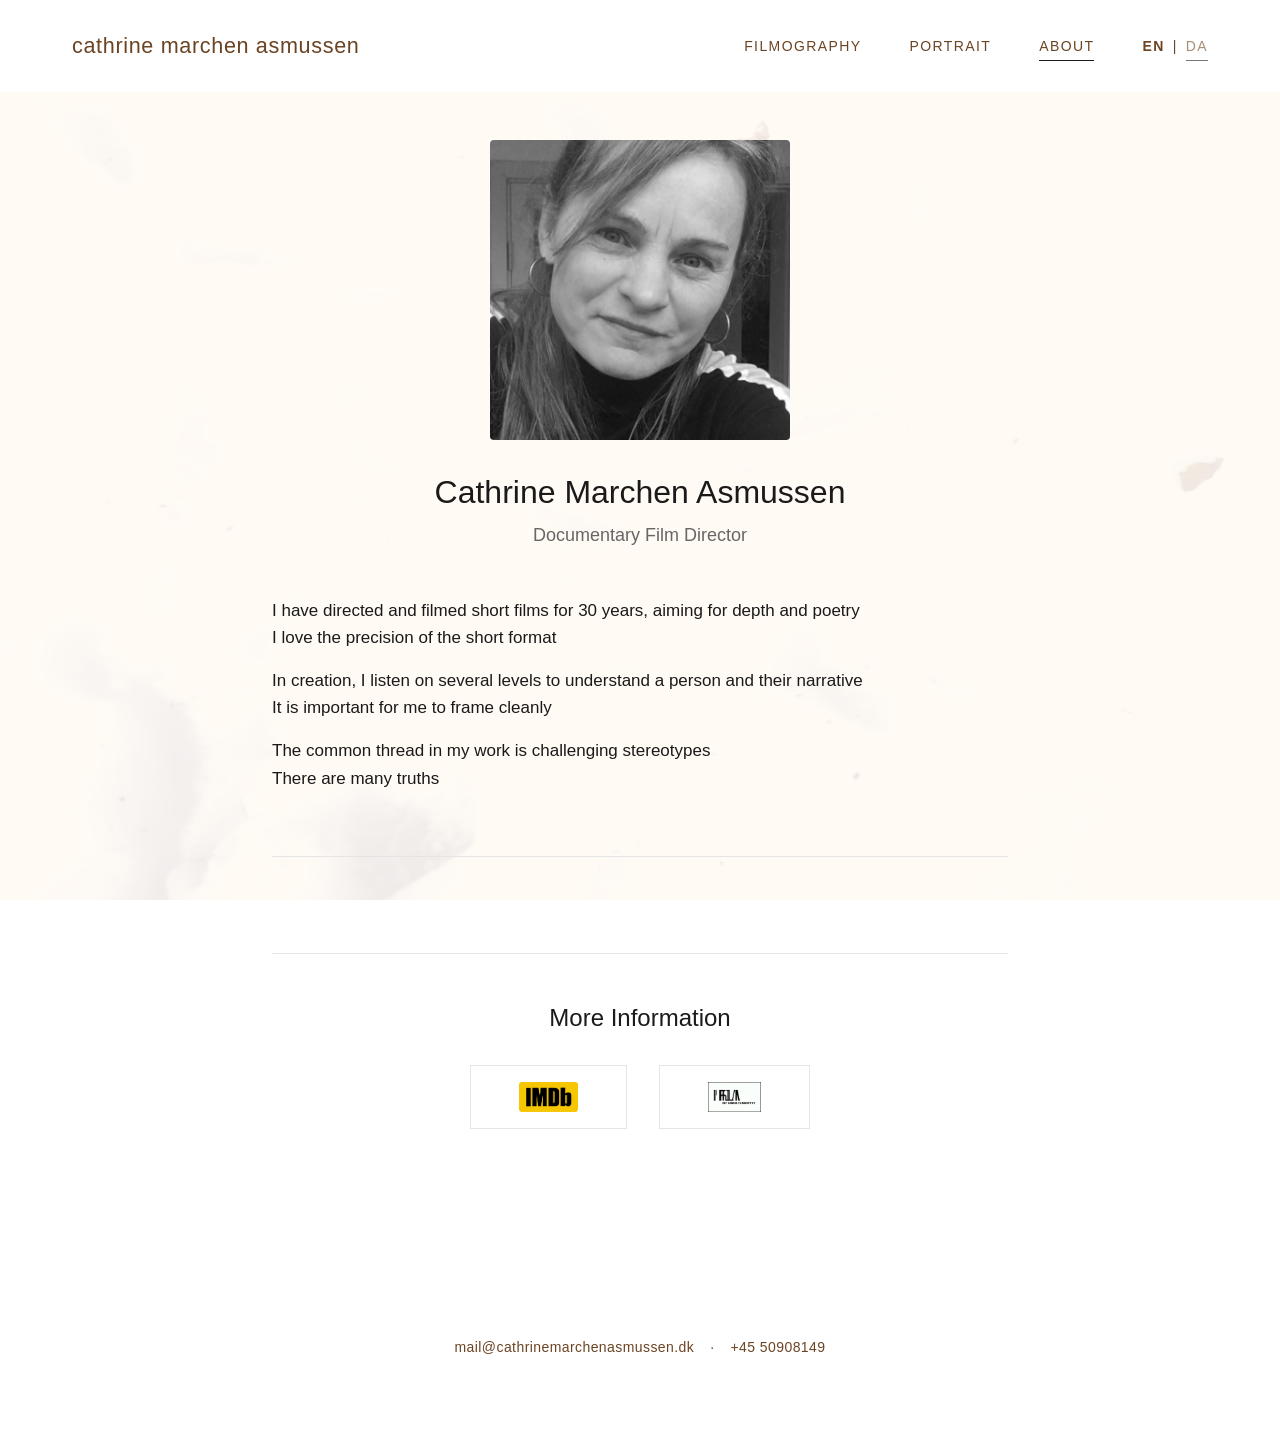
==== about.html @ e1d35e76 "Update about.html" ====
<!DOCTYPE html>
<html lang="en">
<head>
    <meta charset="UTF-8">
    <meta name="viewport" content="width=device-width, initial-scale=1.0">
    <title>About - Cathrine Marchen Asmussen</title>
    <meta name="description" content="About documentary filmmaker Cathrine Marchen Asmussen">
    <link rel="stylesheet" href="assets/css/main.css">
</head>
<body>
    <header class="site-header">
        <div class="container">
            <h1 class="site-title"><a href="index.html">cathrine marchen asmussen</a></h1>
            <button class="mobile-menu-toggle" aria-label="Toggle menu">
                <span></span>
                <span></span>
                <span></span>
            </button>
            <nav class="main-nav">
                <a href="filmography.html">Filmography</a>
                <a href="portrait.html">Portrait</a>
                <a href="about.html" class="active">About</a>
                <div class="language-switcher">
                    <span class="current-lang">EN</span>
                    <span class="lang-divider">|</span>
                    <a href="#" class="lang-link" title="Coming soon">DA</a>
                </div>
            </nav>
        </div>
    </header>

    <main>
        <section class="about-content">
            <div class="container container-narrow">
                <div class="about-intro">
                    <div class="about-photo">
                        <img src="assets/images/CathrineMarchenAsmussen.png" alt="Cathrine Marchen Asmussen">
                    </div>
                    <h3>Cathrine Marchen Asmussen</h3>
                    <p class="subtitle">Documentary film director</p>
                </div>

                <div class="about-bio">
                    <!--<p>I have directed and filmed short films for 30 years, aiming for depth and poetry<br>
                    I treasure the precision of the short format</p>

                    <p>In creation, I listen on several levels to understand a person and their core narrative<br>so I can portray them sharply and soberly<br>
                    It is important for me to frame cleanly - the main characters must feel seen and recognized</p>

                    <p>The common thread in my work is challenging stereotypes<br>
                    There are many truths</p>-->
                </div>

                <div class="about-acknowledgements">
                    <!--<h3>Acknowledgements</h3>
                    <ul class="acknowledgements-list">
                        <li>3. Prize Balticum film og TV Festival 1995</li>
                        <li>Grand Prix Odense Filmfestival 1999</li>
                        <li>Best film for kids DKs TV-festival 2000</li>
                        <li>Idfa nominated 2005</li>
                        <li>Robert nominated 2006</li>
                        <li>GoldenDok nominated 2007</li>
                        <li>Robert nominated 2014</li>
                        <li>Idfa nominated 2019</li>
                    </ul>-->
                </div>

                <div class="about-links">
                    <h3>More Information</h3>
                    <div class="external-links">
                        <a href="https://www.imdb.com/name/nm1321187/" target="_blank" rel="noopener" class="btn btn-secondary">
                            <img src="assets/images/IMDb.png" alt="IMDb">
                        </a>
                        <a href="https://www.dfi.dk/viden-om-film/filmdatabasen/person/cathrine-marchen-asmussen" target="_blank" rel="noopener" class="btn btn-secondary">
                            <img src="assets/images/DanishFilmInstitute.png" alt="Danish Film Institute">
                        </a>
                    </div>
                </div>
            </div>
        </section>
    </main>

    <footer class="site-footer">
        <div class="container">
            <p class="footer-contact">
                <a href="mailto:mail@cathrinemarchenasmussen.dk">mail@cathrinemarchenasmussen.dk</a>
                <span class="separator">&middot;</span>
                <a href="tel:+4550908149">+45 50908149</a>
            </p>
        </div>
    </footer>

    <script src="assets/js/language.js"></script>
    <script src="assets/js/main.js"></script>
    <script src="assets/js/about-loader.js"></script>
</body>
</html>
---- assets/css/main.css ----
/* ==========================================================================
   Base Styles
   ========================================================================== */

:root {
    --color-text: #1a1a1a;
    --color-text-light: #666;
    --color-text-brown: #6B4423;
    --color-bg: #ffffff;
    --color-bg-light: #FAF8F5;
    --color-bg-warm: #F5F1ED;
    --color-border: #e5e5e5;
    --color-accent: #1a1a1a;

    --font-serif: 'Optima', 'Gill Sans', 'Trebuchet MS', 'Avenir', sans-serif;
    --font-sans: 'Gill Sans', 'Avenir', 'Optima', 'Trebuchet MS', -apple-system, sans-serif;

    --spacing-xs: 0.5rem;
    --spacing-sm: 1rem;
    --spacing-md: 2rem;
    --spacing-lg: 3rem;
    --spacing-xl: 4rem;
    --spacing-xxl: 6rem;

    --container-width: 1200px;
    --container-narrow: 800px;
}

* {
    margin: 0;
    padding: 0;
    box-sizing: border-box;
}

html {
    font-size: 16px;
    scroll-behavior: smooth;
}

body {
    font-family: var(--font-sans);
    line-height: 1.5;
    color: var(--color-text);
    background-color: var(--color-bg);
    background-image: url('../images/BackgroundArt.png');
    background-repeat: no-repeat;
    background-size: cover;
    background-position: center center;
    background-attachment: fixed;
    -webkit-font-smoothing: antialiased;
    -moz-osx-font-smoothing: grayscale;
}

body::before {
    content: '';
    position: fixed;
    top: 0;
    left: 0;
    width: 100%;
    height: 100%;
    background-color: rgba(255, 250, 243, 0.88);
    z-index: -1;
    pointer-events: none;
}

/* Typography */

h1, h2, h3, h4, h5, h6 {
    font-family: var(--font-serif);
    font-weight: 400;
    line-height: 1.3;
    margin-bottom: var(--spacing-sm);
}

h1 { font-size: 2.5rem; }
h2 { font-size: 2rem; }
h3 { font-size: 1.5rem; }
h4 { font-size: 1.25rem; }
h5 { font-size: 1.125rem; }
h6 { font-size: 1rem; }

p {
    margin-bottom: var(--spacing-sm);
}

a {
    color: var(--color-text);
    text-decoration: none;
    transition: opacity 0.2s ease;
}

a:hover {
    opacity: 0.7;
}

img {
    max-width: 100%;
    height: auto;
    display: block;
}

/* Layout */

.container {
    max-width: var(--container-width);
    margin: 0 auto;
    padding: 0 var(--spacing-md);
}

.container-narrow {
    max-width: var(--container-narrow);
    margin: 0 auto;
    padding: 0 var(--spacing-md);
}

/* ==========================================================================
   Header & Navigation
   ========================================================================== */

.site-header {
    position: sticky;
    top: 0;
    background-color: var(--color-bg);
    /*border-bottom: 1px solid var(--color-border);*/
    padding: var(--spacing-md) 0;
    z-index: 1000;
}

.site-header .container {
    display: flex;
    justify-content: space-between;
    align-items: center;
}

.site-title {
    font-family: var(--font-serif);
    font-size: 1.35rem;
    font-weight: 400;
    letter-spacing: 0.03em;
    margin: 0;
    text-transform: lowercase;
}

.site-title a {
    color: var(--color-text-brown);
}

.main-nav {
    display: flex;
    gap: var(--spacing-lg);
}

.main-nav a {
    font-size: 0.875rem;
    text-transform: uppercase;
    letter-spacing: 0.1em;
    font-weight: 400;
    position: relative;
    color: var(--color-text-brown);
}

.main-nav a.active::after {
    content: '';
    position: absolute;
    bottom: -4px;
    left: 0;
    right: 0;
    height: 1px;
    background-color: var(--color-text);
}

.mobile-menu-toggle {
    display: none;
    flex-direction: column;
    justify-content: space-between;
    width: 24px;
    height: 18px;
    background: transparent;
    border: none;
    cursor: pointer;
    padding: 0;
}

.mobile-menu-toggle span {
    display: block;
    width: 100%;
    height: 2px;
    background-color: var(--color-text);
    transition: all 0.3s ease;
}

.mobile-menu-toggle.active span:nth-child(1) {
    transform: rotate(45deg) translate(5px, 5px);
}

.mobile-menu-toggle.active span:nth-child(2) {
    opacity: 0;
}

.mobile-menu-toggle.active span:nth-child(3) {
    transform: rotate(-45deg) translate(7px, -6px);
}

/* ==========================================================================
   Hero Section
   ========================================================================== */

.hero {
    padding: var(--spacing-xxl) 0;
    text-align: center;
}

.hero-title {
    font-size: 2rem;
    margin-bottom: var(--spacing-md);
}

.hero-intro {
    font-size: 1.125rem;
    line-height: 1.8;
    max-width: 700px;
    margin: 0 auto;
    color: var(--color-text-light);
}

/* ==========================================================================
   Page Header
   ========================================================================== */

.page-header {
    padding: var(--spacing-xl) 0 var(--spacing-lg);
    border-bottom: 1px solid var(--color-border);
}

.page-title {
    text-align: center;
    font-size: 2.5rem;
    margin: 0;
}

/* ==========================================================================
   Film Grid
   ========================================================================== */

.featured-films,
.filmography {
    padding: var(--spacing-xl) 0;
}

.section-title {
    text-align: center;
    margin-bottom: var(--spacing-xl);
}

.film-grid {
    display: grid;
    grid-template-columns: repeat(3, 1fr);
    gap: var(--spacing-xl);
    margin-bottom: var(--spacing-lg);
}

.film-card {
    display: flex;
    flex-direction: column;
}

.film-video {
    margin-bottom: var(--spacing-md);
}

.video-wrapper {
    position: relative;
    padding-bottom: 56.25%; /* 16:9 aspect ratio */
    height: 0;
    overflow: hidden;
    background-color: #000;
}

.video-wrapper iframe {
    position: absolute;
    top: 0;
    left: 0;
    width: 100%;
    height: 100%;
}

.video-wrapper-large {
    padding-bottom: 56.25%;
    margin: var(--spacing-lg) 0;
}

.film-info {
    flex: 1;
}

.film-title {
    font-size: 1.25rem;
    margin-bottom: var(--spacing-xs);
}

.film-meta {
    font-size: 0.875rem;
    color: var(--color-text-light);
    margin: 0;
}

.film-awards {
    font-size: 0.875rem;
    font-style: italic;
    color: var(--color-text-light);
    margin: 0.25rem 0 0 0;
}

.film-description {
    font-size: 0.9375rem;
    line-height: 1.6;
    margin-bottom: var(--spacing-sm);
}

.film-links {
    margin-top: var(--spacing-sm);
}

.film-links a {
    font-size: 0.875rem;
    text-decoration: underline;
    text-decoration-thickness: 1px;
    text-underline-offset: 2px;
}

.view-all {
    text-align: center;
    margin-top: var(--spacing-xl);
}

/* ==========================================================================
   Portrait Page
   ========================================================================== */

.portrait-intro {
    padding: var(--spacing-xl) 0;
    background-color: var(--color-bg-light);
}

.intro-text {
    font-size: 1.125rem;
    line-height: 1.6;
    margin-bottom: var(--spacing-sm);
}

.featured-portrait {
    padding: var(--spacing-xl) 0;
}

.portrait-feature {
    text-align: center;
}

.portrait-title {
    font-size: 2rem;
    margin-bottom: var(--spacing-xs);
}

.portrait-meta {
    font-size: 0.9375rem;
    color: var(--color-text-light);
    margin-bottom: var(--spacing-xs);
}

.portrait-subtitle {
    font-size: 1rem;
    color: var(--color-text-light);
    margin-bottom: var(--spacing-lg);
}

/* ==========================================================================
   About Page
   ========================================================================== */

.about-content {
    padding: var(--spacing-lg) 0;
}

.about-intro {
    text-align: center;
    margin-bottom: var(--spacing-lg);
}

.about-photo {
    margin-bottom: var(--spacing-md);
}

.about-photo img {
    max-width: 300px;
    width: 100%;
    height: auto;
    margin: 0 auto;
    border-radius: 4px;
}

.about-intro h3 {
    font-size: 2rem;
    margin-bottom: var(--spacing-xs);
}

.subtitle {
    font-size: 1.125rem;
    color: var(--color-text-light);
    font-family: var(--font-sans);
}

.about-bio {
    margin-bottom: var(--spacing-lg);
    padding-bottom: var(--spacing-lg);
    border-bottom: 1px solid var(--color-border);
}

.about-bio p {
    font-size: 1.0625rem;
    line-height: 1.6;
    margin-bottom: var(--spacing-sm);
}

.about-acknowledgements {
    margin-bottom: var(--spacing-lg);
    padding-bottom: var(--spacing-lg);
    border-bottom: 1px solid var(--color-border);
}

.about-acknowledgements h3 {
    text-align: center;
    margin-bottom: var(--spacing-md);
}

.acknowledgements-list {
    list-style: none;
    text-align: center;
}

.acknowledgements-list li {
    padding: var(--spacing-xs) 0;
    font-size: 0.9375rem;
}

.about-links h3 {
    text-align: center;
    margin-bottom: var(--spacing-md);
}

.external-links {
    display: flex;
    justify-content: center;
    gap: var(--spacing-md);
    flex-wrap: wrap;
}

/* ==========================================================================
   Contact Page
   ========================================================================== */

.contact-content {
    padding: var(--spacing-xl) 0;
}

.contact-info {
    margin-bottom: var(--spacing-xl);
    padding-bottom: var(--spacing-xl);
    border-bottom: 1px solid var(--color-border);
    text-align: center;
}

.contact-info h3 {
    margin-bottom: var(--spacing-md);
}

.contact-details {
    display: flex;
    flex-direction: column;
    align-items: center;
    gap: var(--spacing-sm);
}

.contact-item {
    display: flex;
    align-items: center;
    gap: var(--spacing-sm);
    font-size: 1.0625rem;
}

.contact-item svg {
    flex-shrink: 0;
}

.contact-form-wrapper h3 {
    text-align: center;
    margin-bottom: var(--spacing-md);
}

.contact-form {
    max-width: 600px;
    margin: 0 auto;
}

.form-group {
    margin-bottom: var(--spacing-md);
}

.form-group label {
    display: block;
    margin-bottom: var(--spacing-xs);
    font-weight: 500;
    font-size: 0.9375rem;
}

.form-group input,
.form-group textarea {
    width: 100%;
    padding: var(--spacing-sm);
    border: 1px solid var(--color-border);
    border-radius: 0;
    font-family: var(--font-sans);
    font-size: 1rem;
    transition: border-color 0.2s ease;
}

.form-group input:focus,
.form-group textarea:focus {
    outline: none;
    border-color: var(--color-text);
}

.form-group textarea {
    resize: vertical;
}

.form-message {
    max-width: 600px;
    margin: var(--spacing-md) auto 0;
    padding: var(--spacing-md);
    border-radius: 4px;
    text-align: center;
}

.form-message.success {
    background-color: #d4edda;
    color: #155724;
}

.form-message.error {
    background-color: #f8d7da;
    color: #721c24;
}

/* ==========================================================================
   Buttons
   ========================================================================== */

.btn {
    display: inline-flex;
    align-items: center;
    gap: var(--spacing-xs);
    padding: var(--spacing-sm) var(--spacing-lg);
    font-family: var(--font-sans);
    font-size: 0.9375rem;
    text-transform: uppercase;
    letter-spacing: 0.05em;
    border: 1px solid var(--color-text);
    background-color: transparent;
    color: var(--color-text);
    cursor: pointer;
    transition: all 0.2s ease;
}

.btn:hover {
    background-color: var(--color-text);
    color: var(--color-bg);
    opacity: 1;
}

.btn-primary {
    background-color: var(--color-text);
    color: var(--color-bg);
}

.btn-primary:hover {
    background-color: transparent;
    color: var(--color-text);
}

.btn-secondary {
    border: 1px solid var(--color-border);
}

/* ==========================================================================
   Footer
   ========================================================================== */

.site-footer {
    background-color: rgba(255, 255, 255, 0.98);
    backdrop-filter: blur(10px);
    /*border-top: 1px solid var(--color-border);*/
    padding: var(--spacing-xl) 0;
    text-align: center;
    margin-top: var(--spacing-xxl);
}

.site-footer p {
    margin-bottom: var(--spacing-xs);
    font-size: 0.875rem;
    font-family: var(--font-serif);
    text-transform: lowercase;
    letter-spacing: 0.03em;
    color: var(--color-text-brown);
}

.footer-contact {
    display: flex;
    justify-content: center;
    align-items: center;
    gap: var(--spacing-sm);
    flex-wrap: wrap;
}

.footer-contact a {
    color: var(--color-text-brown);
}

.separator {
    color: var(--color-text-brown);
}

/* ==========================================================================
   Responsive Design
   ========================================================================== */

@media (max-width: 768px) {
    :root {
        --spacing-xl: 3rem;
        --spacing-xxl: 4rem;
    }

    h1 { font-size: 2rem; }
    h2 { font-size: 1.75rem; }
    h3 { font-size: 1.25rem; }

    .site-header {
        padding: var(--spacing-sm) 0;
    }

    .mobile-menu-toggle {
        display: flex;
    }

    .main-nav {
        position: fixed;
        top: 0;
        right: -100%;
        width: 250px;
        height: 100vh;
        background-color: var(--color-bg);
        flex-direction: column;
        padding: var(--spacing-xl) var(--spacing-md);
        gap: var(--spacing-md);
        box-shadow: -2px 0 10px rgba(0, 0, 0, 0.1);
        transition: right 0.3s ease;
        z-index: 999;
    }

    .main-nav.active {
        right: 0;
    }

    .film-grid {
        grid-template-columns: repeat(2, 1fr);
        gap: var(--spacing-lg);
    }

    .hero {
        padding: var(--spacing-xl) 0;
    }

    .hero-title {
        font-size: 1.75rem;
    }

    .hero-intro {
        font-size: 1rem;
    }

    .page-title {
        font-size: 2rem;
    }

    .external-links {
        flex-direction: column;
        align-items: stretch;
    }
}

@media (max-width: 480px) {
    :root {
        --spacing-md: 1.5rem;
        --spacing-lg: 2rem;
        --spacing-xl: 2.5rem;
        --spacing-xxl: 3rem;
    }

    .film-grid {
        grid-template-columns: 1fr;
        gap: var(--spacing-xl);
    }

    .main-nav {
        width: 100%;
        right: -100%;
    }

    .contact-details {
        align-items: flex-start;
    }
}

/* ==========================================================================
   Print Styles
   ========================================================================== */

@media print {
    .site-header,
    .site-footer,
    .mobile-menu-toggle,
    .contact-form {
        display: none;
    }

    body {
        font-size: 12pt;
        line-height: 1.5;
    }

    a {
        text-decoration: underline;
    }

    a[href]::after {
        content: " (" attr(href) ")";
        font-size: 0.8em;
    }
}

/* ==========================================================================
   New Filmography Grid Styles
   ========================================================================== */

.film-card {
    position: relative;
    border-radius: 4px;
    transition: transform 0.3s ease, box-shadow 0.3s ease;
}

.film-card:hover {
    transform: translateY(-5px);
    box-shadow: 0 10px 30px rgba(0, 0, 0, 0.15);
}

.film-card-title {
    font-family: var(--font-serif);
    font-size: 1rem;
    font-weight: 400;
    margin-top: var(--spacing-sm);
    text-align: center;
    line-height: 1.3;
    white-space: pre-line;
}

.film-card-subtitle {
    font-size: 0.75rem;
    font-weight: 400;
    display: block;
    margin-top: 0.25rem;
}

.film-card-link {
    display: block;
    position: relative;
    text-decoration: none;
    overflow: hidden;
    border-radius: 4px;
}

.film-thumbnail {
    width: 100%;
    height: auto;
    display: block;
    transition: transform 0.3s ease;
}

.film-card:hover .film-thumbnail {
    transform: scale(1.05);
}

.loading-message {
    text-align: center;
    padding: var(--spacing-xxl) 0;
    font-size: 1.125rem;
    color: var(--color-text-light);
    grid-column: 1 / -1;
}

/* ==========================================================================
   Film Detail Page Styles
   ========================================================================== */

.film-detail-section {
    padding: var(--spacing-lg) 0;
}

.container-film {
    max-width: 1200px;
}

.film-detail-content {
    background-color: white;
    /*background-image: 
        url("data:image/svg+xml,%3Csvg xmlns='http://www.w3.org/2000/svg' width='120' height='120'%3E%3Cfilter id='n'%3E%3CfeTurbulence type='fractalNoise' baseFrequency='0.8' numOctaves='4' stitchTiles='stitch'/%3E%3C/filter%3E%3Crect width='120' height='120' filter='url(%23n)' opacity='0.3'/%3E%3C/svg%3E");
    background-repeat: repeat;*/
    padding: var(--spacing-lg);
    border-radius: 8px;
    box-shadow: 0 4px 20px rgba(0, 0, 0, 0.1);
}

.film-header {
    text-align: center;
    margin-bottom: var(--spacing-sm);
}

.film-detail-title {
    font-size: 2.5rem;
    margin-bottom: 0;
    white-space: pre-line;
    line-height: 1.2;
}

.film-subtitle {
    display: block;
    font-size: 1.5rem;
    margin-top: 0.5rem;
    font-weight: 400;
}

.film-info-section {
    text-align: center;
    margin-top: 0;
    margin-bottom: var(--spacing-md);
    padding-bottom: var(--spacing-md);
    border-bottom: 1px solid var(--color-border);
}

.film-info-section > * {
    margin-top: var(--spacing-xs);
    margin-bottom: var(--spacing-xs);
}

.film-faith-icon {
    display: flex;
    flex-direction: column;
    align-items: center;
    justify-content: center;
    gap: var(--spacing-xs);
}

.faith-icon-large {
    width: 50px;
    height: 50px;
    object-fit: contain;
}

.faith-caption {
    font-size: 0.875rem;
    color: var(--color-text-light);
    margin: 0;
    text-align: center;
}

.series-info {
    margin-top: var(--spacing-lg);
    margin-bottom: var(--spacing-md);
    padding: var(--spacing-md);
    /*background-color: var(--color-bg-warm);
    border-left: 2px solid var(--color-border);*/
    font-size: 0.875rem;
    color: var(--color-text-light);
    line-height: 1.5;
    display: flex;
    gap: var(--spacing-md);
    align-items: center;
}

.series-logo {
    flex-shrink: 0;
    width: 110px;
    height: auto;
    object-fit: contain;
}

.series-text {
    flex: 1;
}

.series-info p {
    margin: 0.5rem 0;
}

.series-info p:first-child {
    margin-top: 0;
}

.series-info p:last-child {
    margin-bottom: 0;
}

.film-player {
    margin-bottom: var(--spacing-md);
}

.film-description-full {
    margin-bottom: var(--spacing-md);
    padding: var(--spacing-md);
    background-color: rgb(219, 229, 231);
    border-radius: 4px;
}

.film-description-full p {
    font-size: 1.0625rem;
    line-height: 1.6;
    margin-bottom: 0.25rem;
}

.film-description-full p:last-child {
    margin-bottom: 0;
}

.film-description-full strong {
    font-weight: 600;
}

.film-links-section {
    margin-top: var(--spacing-md);
    margin-bottom: var(--spacing-md);
    text-align: center;
}

.filmstriben-link {
    display: inline-block;
    font-size: 0.875rem;
    color: var(--color-text-light);
    text-decoration: underline;
    text-underline-offset: 2px;
    margin: 0 var(--spacing-xs);
    transition: color 0.2s ease;
}

.filmstriben-link:hover {
    color: var(--color-text);
    opacity: 1;
}

.film-navigation {
    text-align: center;
}

/* ==========================================================================
   Language Switcher
   ========================================================================== */

.language-switcher {
    display: flex;
    align-items: center;
    gap: 0.5rem;
    font-size: 0.875rem;
    text-transform: uppercase;
    letter-spacing: 0.1em;
    color: var(--color-text-brown);
}

.current-lang {
    font-weight: 600;
}

.lang-divider {
    color: var(--color-text-brown);
}

.lang-link {
    color: var(--color-text-brown);
    opacity: 0.6;
    transition: opacity 0.2s ease;
}

.lang-link:hover {
    opacity: 1;
}

/* ==========================================================================
   Logo Styles for IMDb and DFI
   ========================================================================== */

.external-links .btn svg {
    display: none;
}

.external-links .btn {
    background-size: contain;
    background-repeat: no-repeat;
    background-position: center;
    min-height: 50px;
    display: flex;
    align-items: center;
    justify-content: center;
    padding: var(--spacing-sm) var(--spacing-lg);
}

.external-links .btn img {
    max-height: 30px;
    width: auto;
}

/* ==========================================================================
   Site Header Updates
   ========================================================================== */

.site-header {
    background-color: rgba(255, 255, 255, 0.98);
    backdrop-filter: blur(10px);
}

/* ==========================================================================
   Responsive Updates for New Elements
   ========================================================================== */

@media (max-width: 768px) {
    .language-switcher {
        margin-top: var(--spacing-sm);
    }

    .film-detail-title {
        font-size: 1.75rem;
    }

    .film-detail-content {
        padding: var(--spacing-md);
    }

    .series-info {
        flex-direction: column;
        align-items: center;
    }

    .series-logo {
        width: 80px;
        margin-bottom: var(--spacing-sm);
    }
}

@media (max-width: 480px) {
    .film-overlay {
        transform: translateY(0);
        background: linear-gradient(to top, rgba(0, 0, 0, 0.8), transparent);
    }

    .film-overlay .film-title {
        font-size: 1rem;
    }
}
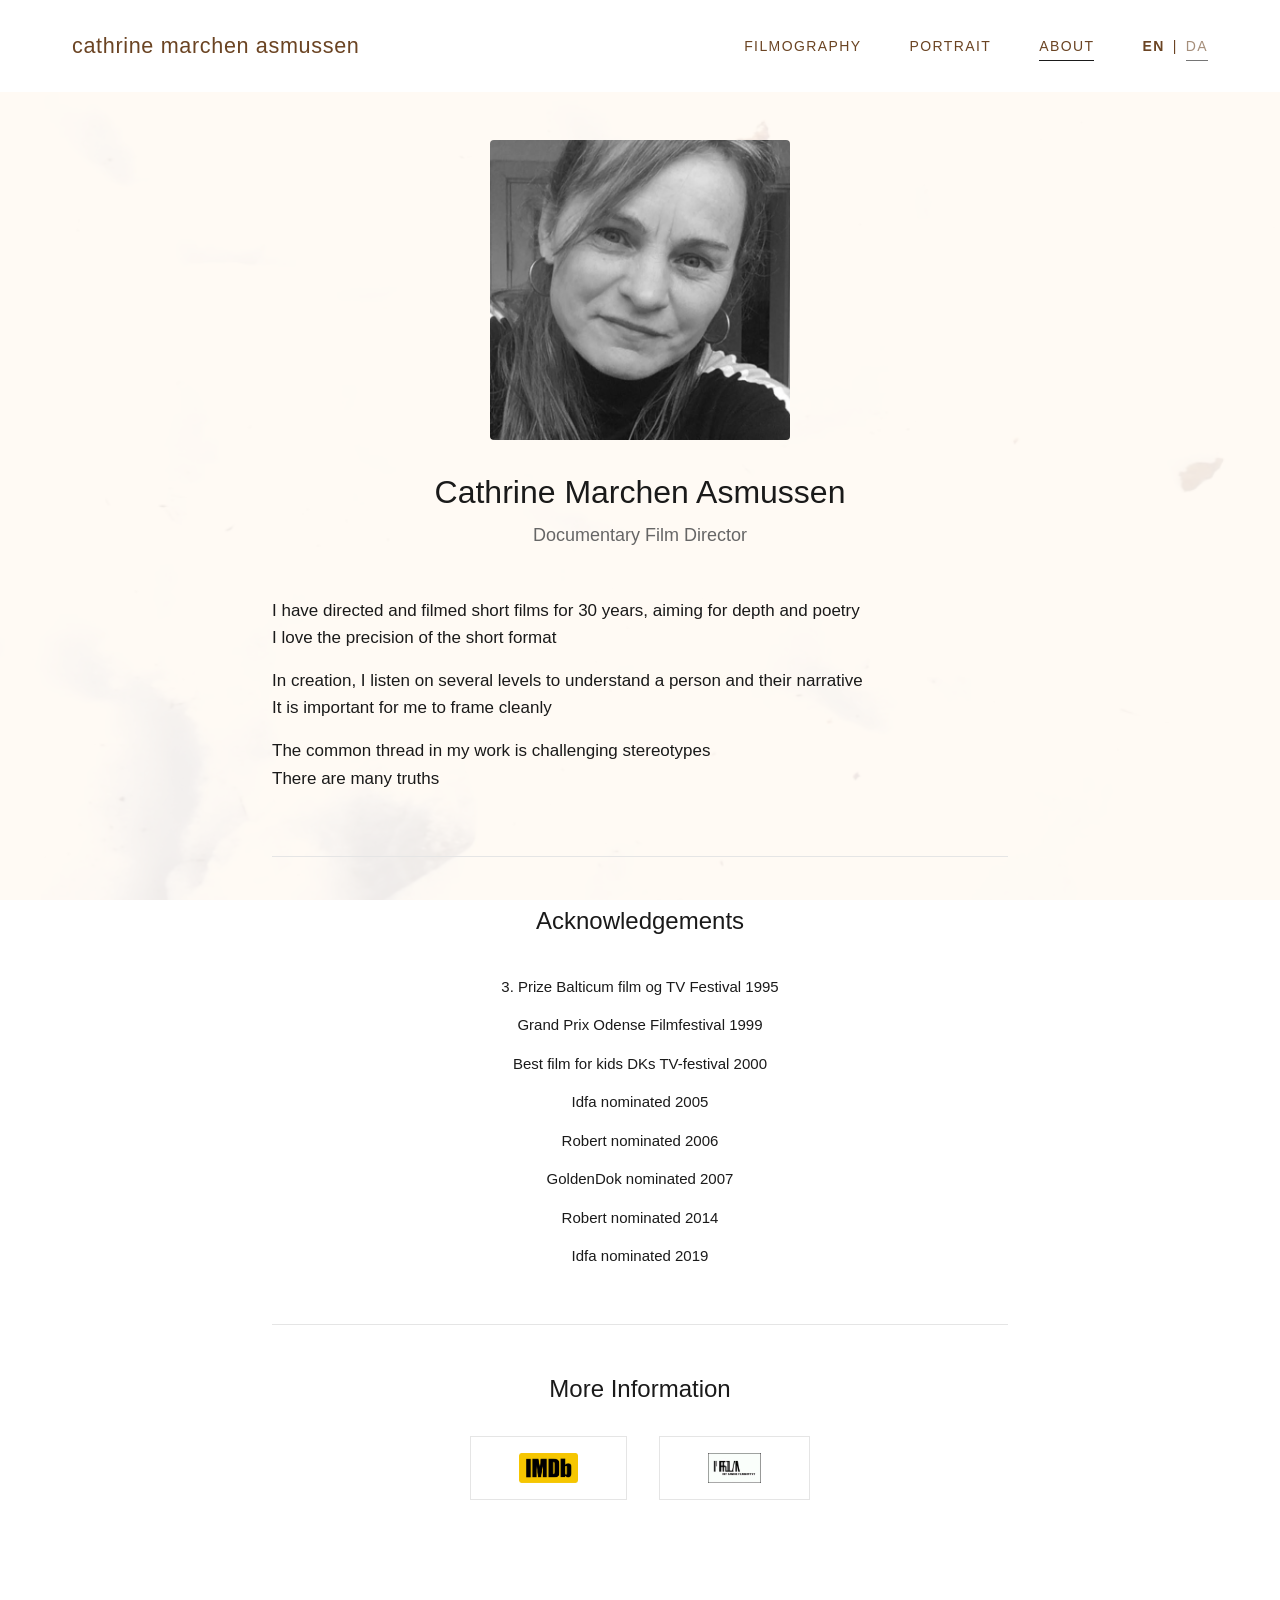
==== commit 9fc8b35b: "Update about.html" ====
--- a/about.html
+++ b/about.html
@@ -41,18 +41,18 @@
                 </div>
 
                 <div class="about-bio">
-                    <!--<p>I have directed and filmed short films for 30 years, aiming for depth and poetry<br>
+                    <p>I have directed and filmed short films for 30 years, aiming for depth and poetry<br>
                     I treasure the precision of the short format</p>
 
                     <p>In creation, I listen on several levels to understand a person and their core narrative<br>so I can portray them sharply and soberly<br>
                     It is important for me to frame cleanly - the main characters must feel seen and recognized</p>
 
                     <p>The common thread in my work is challenging stereotypes<br>
-                    There are many truths</p>-->
+                    There are many truths</p>
                 </div>
 
                 <div class="about-acknowledgements">
-                    <!--<h3>Acknowledgements</h3>
+                    <h3>Acknowledgements</h3>
                     <ul class="acknowledgements-list">
                         <li>3. Prize Balticum film og TV Festival 1995</li>
                         <li>Grand Prix Odense Filmfestival 1999</li>
@@ -62,7 +62,7 @@
                         <li>GoldenDok nominated 2007</li>
                         <li>Robert nominated 2014</li>
                         <li>Idfa nominated 2019</li>
-                    </ul>-->
+                    </ul>
                 </div>
 
                 <div class="about-links">
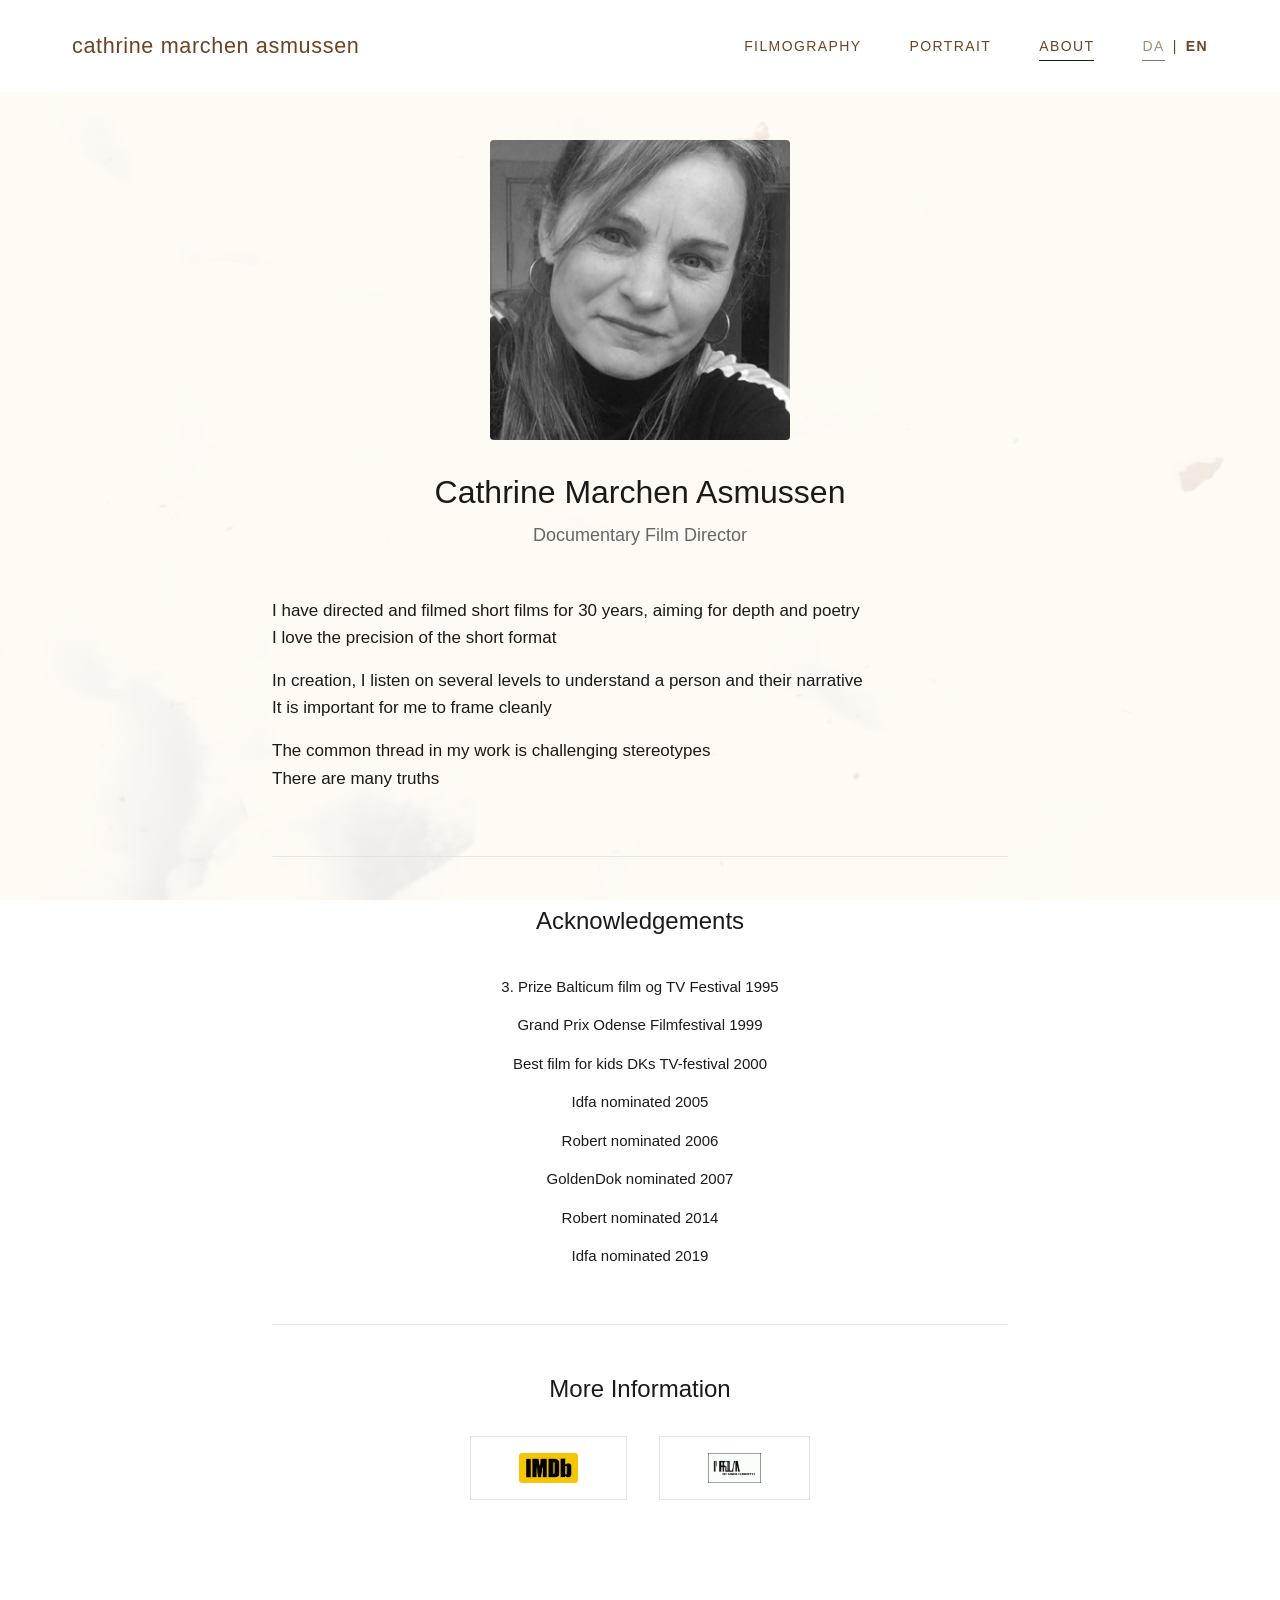
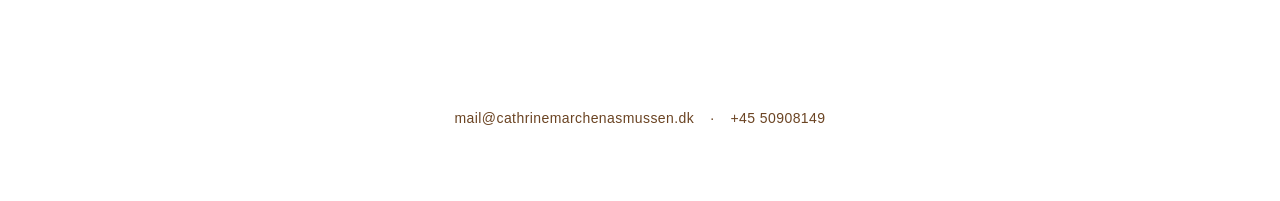
==== commit 31246f48: "Remove static content from about.html and change language order to DA | EN About Page Fixes: - Remov" ====
--- a/about.html
+++ b/about.html
@@ -37,31 +37,17 @@
                         <img src="assets/images/CathrineMarchenAsmussen.png" alt="Cathrine Marchen Asmussen">
                     </div>
                     <h3>Cathrine Marchen Asmussen</h3>
-                    <p class="subtitle">Documentary film director</p>
+                    <p class="subtitle">Documentary Film Director</p>
                 </div>
 
                 <div class="about-bio">
-                    <p>I have directed and filmed short films for 30 years, aiming for depth and poetry<br>
-                    I treasure the precision of the short format</p>
-
-                    <p>In creation, I listen on several levels to understand a person and their core narrative<br>so I can portray them sharply and soberly<br>
-                    It is important for me to frame cleanly - the main characters must feel seen and recognized</p>
-
-                    <p>The common thread in my work is challenging stereotypes<br>
-                    There are many truths</p>
+                    <!-- Content loaded dynamically from about.md -->
                 </div>
 
                 <div class="about-acknowledgements">
                     <h3>Acknowledgements</h3>
                     <ul class="acknowledgements-list">
-                        <li>3. Prize Balticum film og TV Festival 1995</li>
-                        <li>Grand Prix Odense Filmfestival 1999</li>
-                        <li>Best film for kids DKs TV-festival 2000</li>
-                        <li>Idfa nominated 2005</li>
-                        <li>Robert nominated 2006</li>
-                        <li>GoldenDok nominated 2007</li>
-                        <li>Robert nominated 2014</li>
-                        <li>Idfa nominated 2019</li>
+                        <!-- Content loaded dynamically from about.md -->
                     </ul>
                 </div>
 
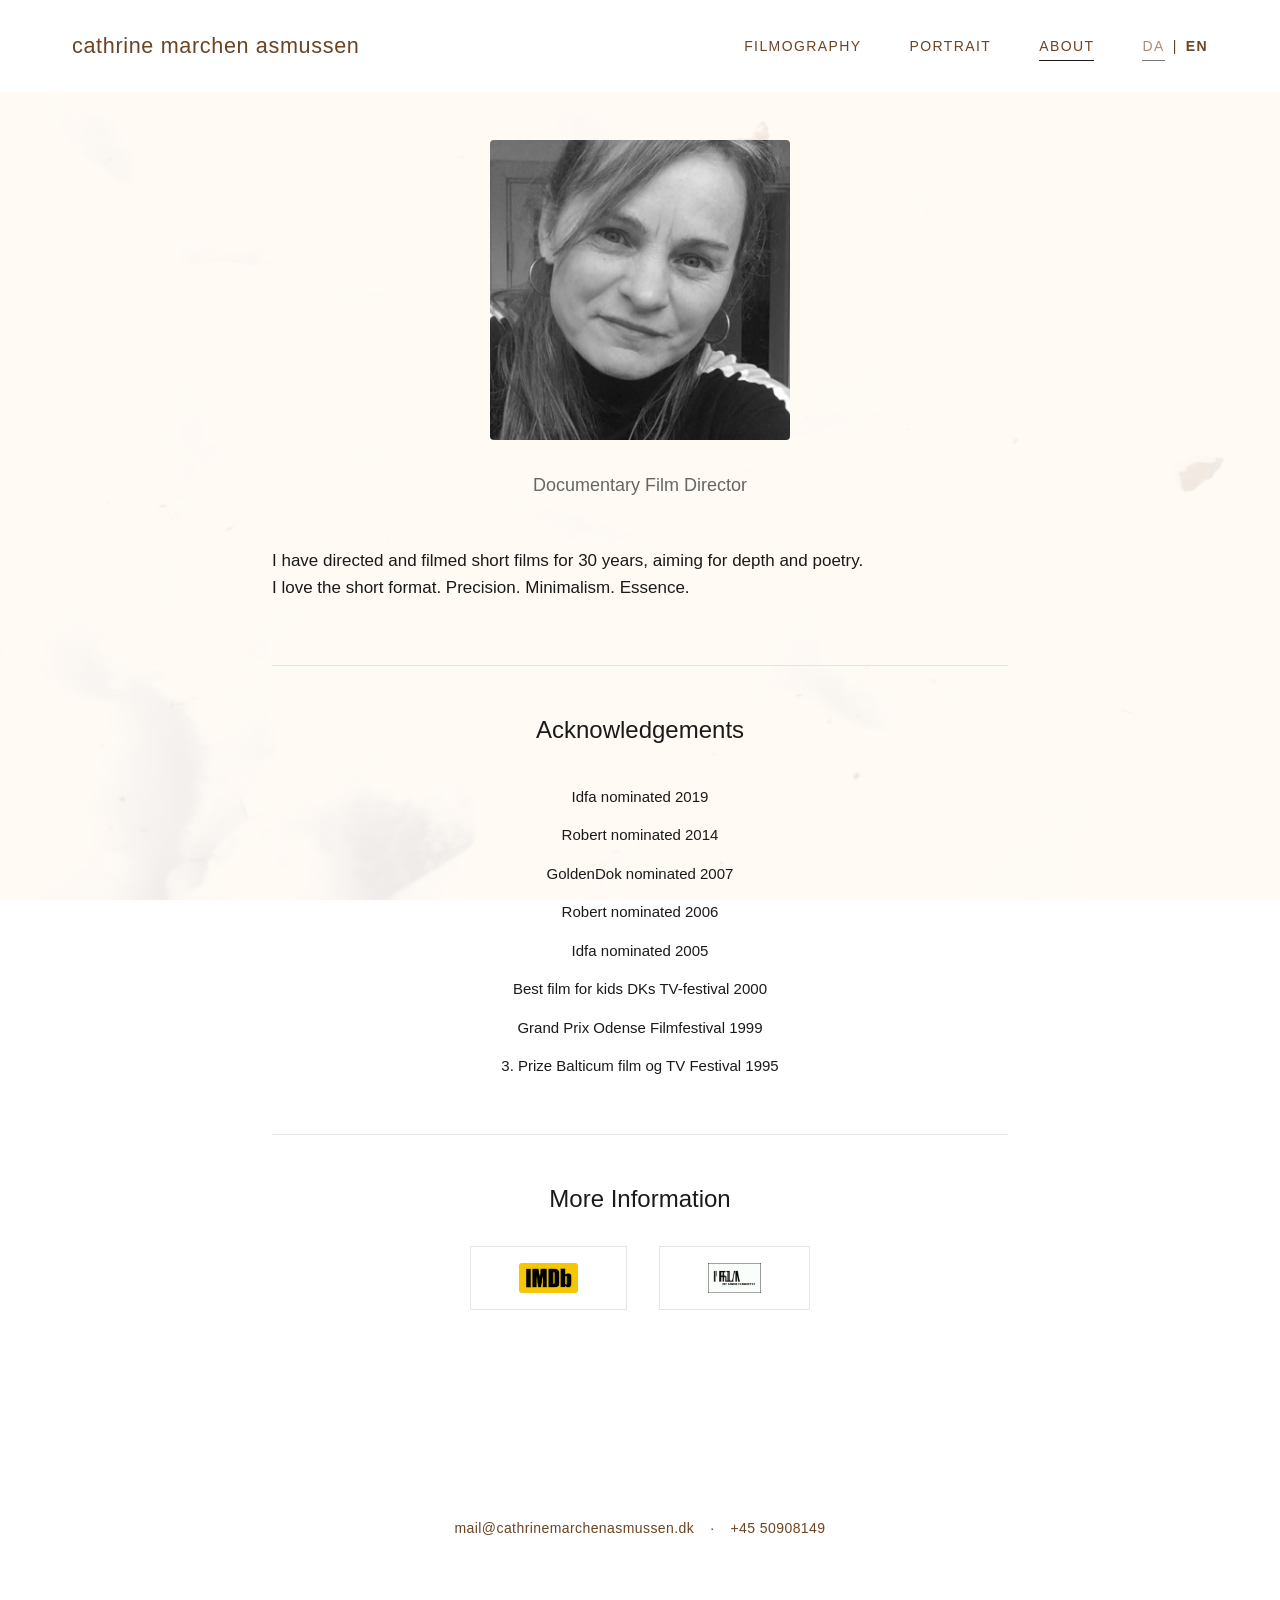
==== commit dab43aa5: "Update about.html" ====
--- a/about.html
+++ b/about.html
@@ -36,7 +36,7 @@
                     <div class="about-photo">
                         <img src="assets/images/CathrineMarchenAsmussen.png" alt="Cathrine Marchen Asmussen">
                     </div>
-                    <h3>Cathrine Marchen Asmussen</h3>
+                    <!--<h3>Cathrine Marchen Asmussen</h3>-->
                     <p class="subtitle">Documentary Film Director</p>
                 </div>
 
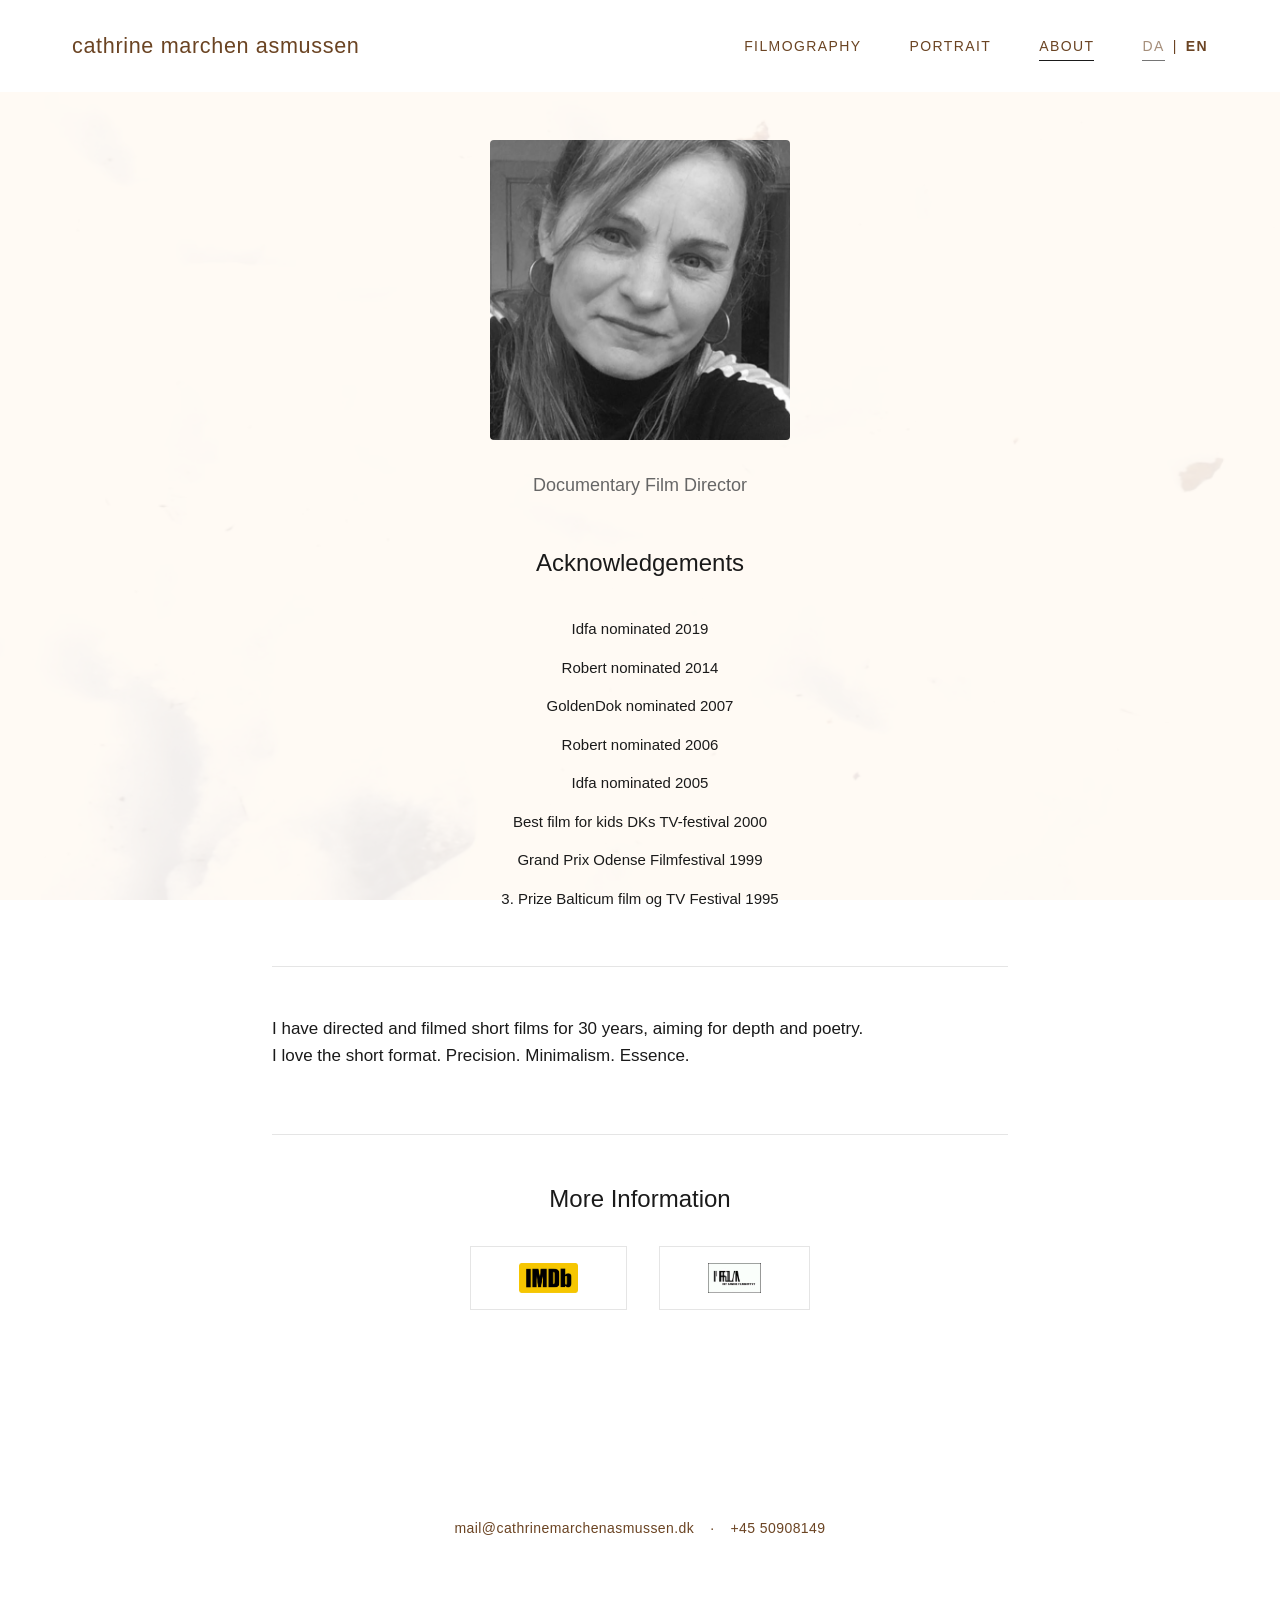
==== commit ef91e489: "Update about.html" ====
--- a/about.html
+++ b/about.html
@@ -40,15 +40,15 @@
                     <p class="subtitle">Documentary Film Director</p>
                 </div>
 
-                <div class="about-bio">
-                    <!-- Content loaded dynamically from about.md -->
-                </div>
-
                 <div class="about-acknowledgements">
                     <h3>Acknowledgements</h3>
                     <ul class="acknowledgements-list">
                         <!-- Content loaded dynamically from about.md -->
                     </ul>
+                </div>
+                
+                <div class="about-bio">
+                    <!-- Content loaded dynamically from about.md -->
                 </div>
 
                 <div class="about-links">
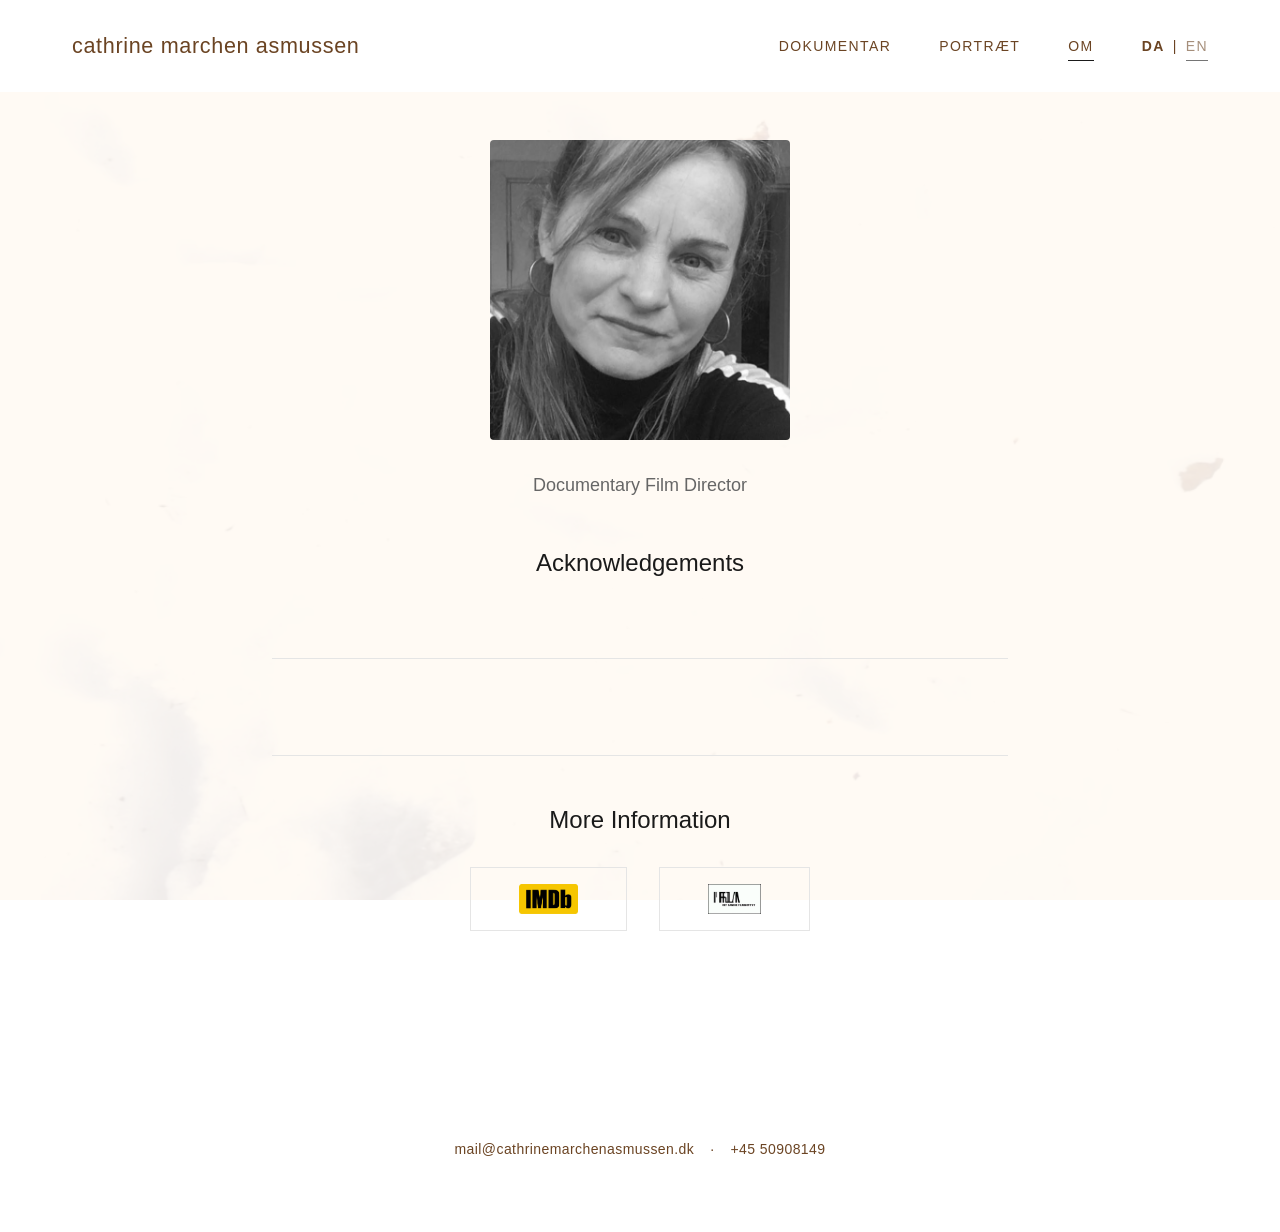
==== commit 9afd60ec: "Google Sheet Integration UPDATE FROM GITHUB .MD CONTENT TO PULLING FROM GOOGLE SHEET" ====
--- a/about.html
+++ b/about.html
@@ -17,7 +17,7 @@
                 <span></span>
             </button>
             <nav class="main-nav">
-                <a href="filmography.html">Filmography</a>
+                <a href="filmography.html">Documentary</a>
                 <a href="portrait.html">Portrait</a>
                 <a href="about.html" class="active">About</a>
                 <div class="language-switcher">
@@ -76,8 +76,9 @@
         </div>
     </footer>
 
+    <script src="assets/js/sheets-cache.js"></script>
     <script src="assets/js/language.js"></script>
     <script src="assets/js/main.js"></script>
     <script src="assets/js/about-loader.js"></script>
 </body>
-</html>
+</html>
--- a/assets/css/main.css
+++ b/assets/css/main.css
@@ -1070,4 +1070,4 @@
     .film-overlay .film-title {
         font-size: 1rem;
     }
-}
+}
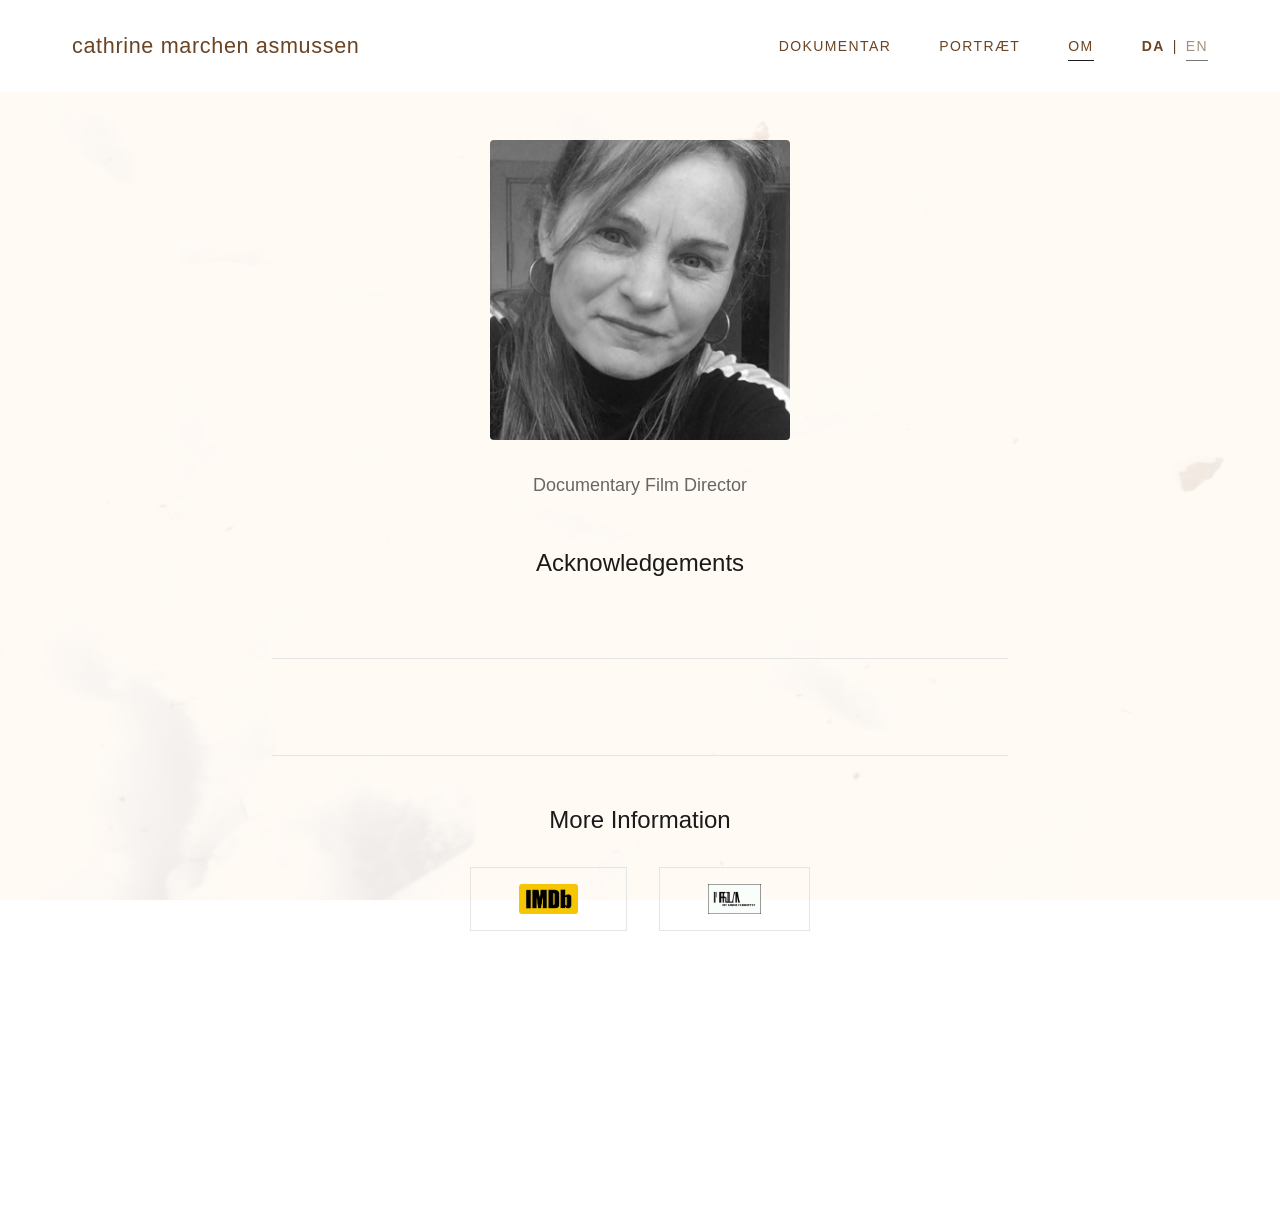
==== commit faa65af0: "Added SEO meta tags and sitemap" ====
--- a/about.html
+++ b/about.html
@@ -3,8 +3,22 @@
 <head>
     <meta charset="UTF-8">
     <meta name="viewport" content="width=device-width, initial-scale=1.0">
-    <title>About - Cathrine Marchen Asmussen</title>
-    <meta name="description" content="About documentary filmmaker Cathrine Marchen Asmussen">
+        
+    <!-- SEO Meta Tags -->
+    <title>Om / About - Cathrine Marchen Asmussen</title>
+    <meta name="description" content="Læs om Cathrine Marchen Asmussen, dansk dokumentarist og instruktør af MIN TRO serien og portrætfilm. Learn about Danish documentary filmmaker and director of the MY FAITH series and portrait films.">
+    <meta name="keywords" content="Cathrine Marchen Asmussen, om, about, biografi, biography, dansk instruktør, Danish director, dokumentarist">
+    <link rel="canonical" href="https://cathrinemarchenasmussen.dk/about.html">
+    
+    <!-- Language -->
+    <meta http-equiv="content-language" content="da, en">
+    
+    <!-- Open Graph -->
+    <meta property="og:title" content="Om Cathrine Marchen Asmussen">
+    <meta property="og:description" content="Dansk dokumentarist og instruktør">
+    <meta property="og:url" content="https://cathrinemarchenasmussen.dk/about.html">
+    <meta property="og:locale" content="da_DK">
+
     <link rel="stylesheet" href="assets/css/main.css">
 </head>
 <body>
